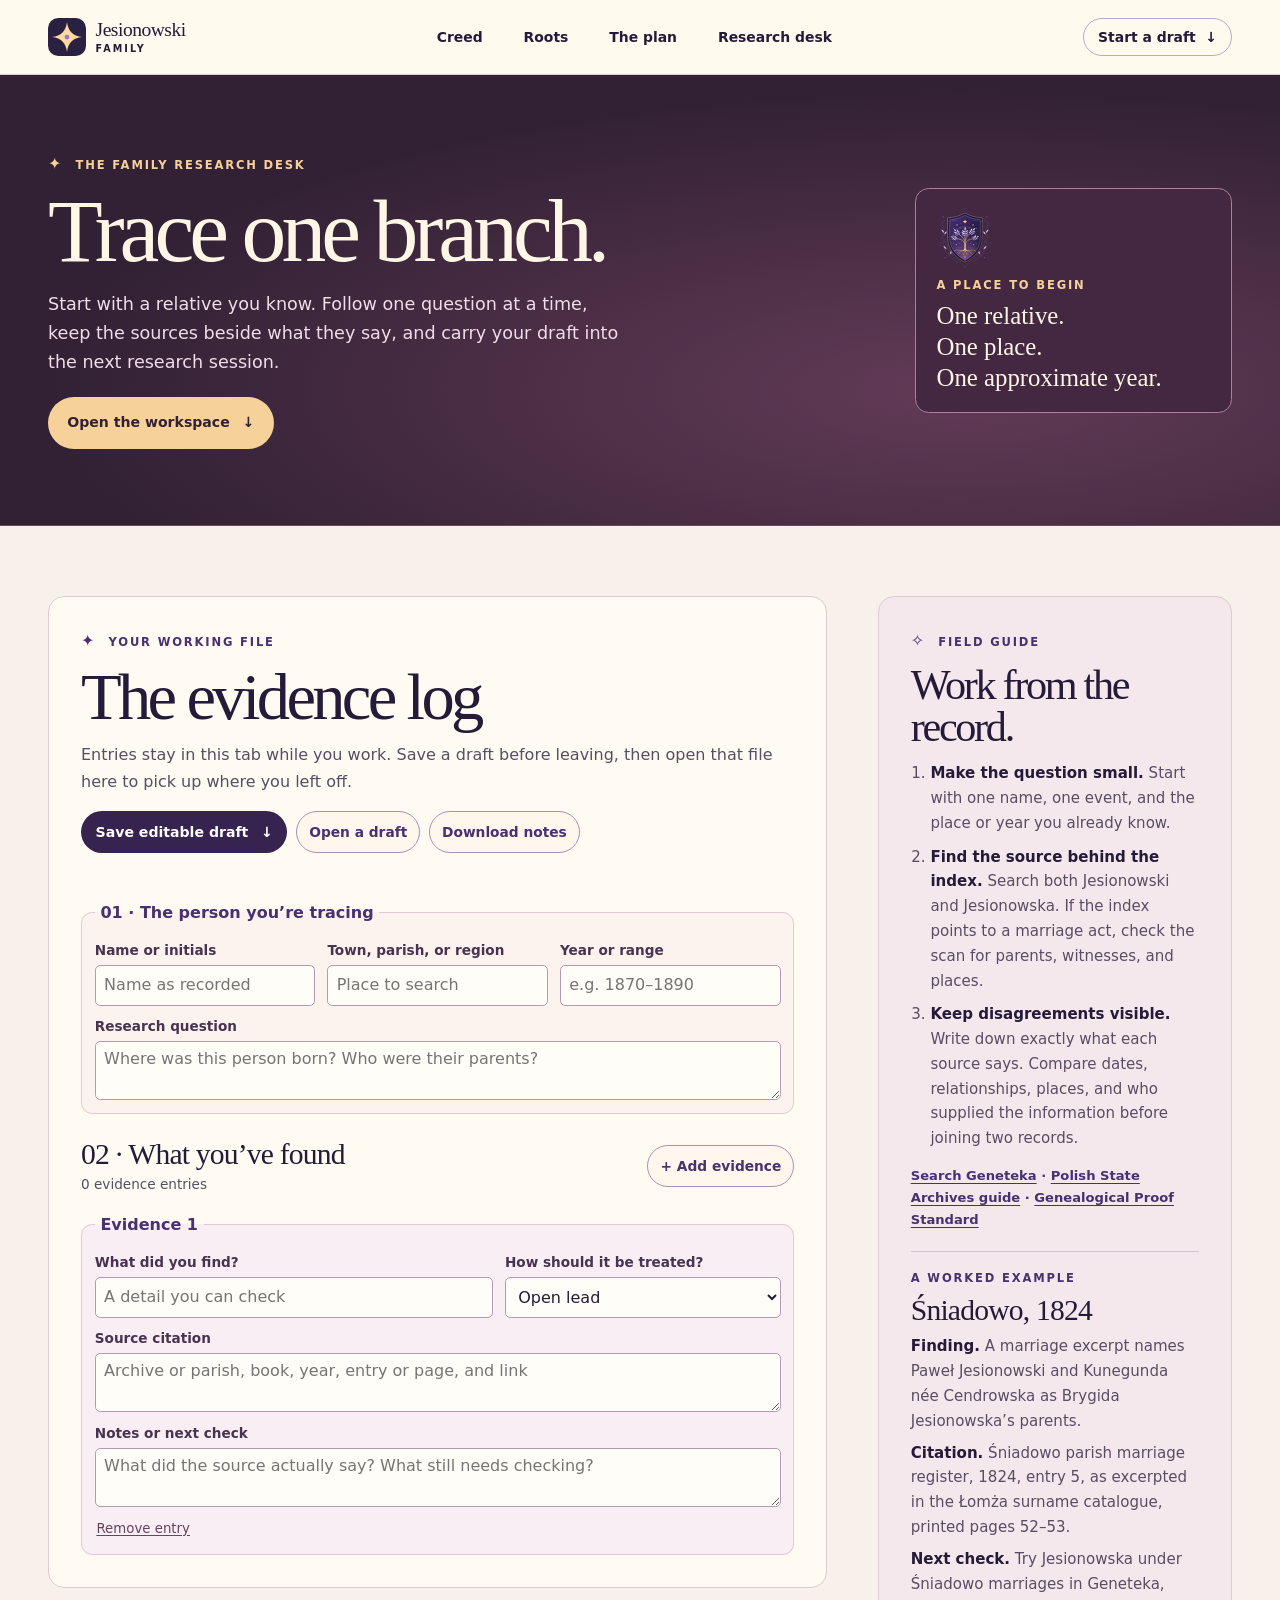
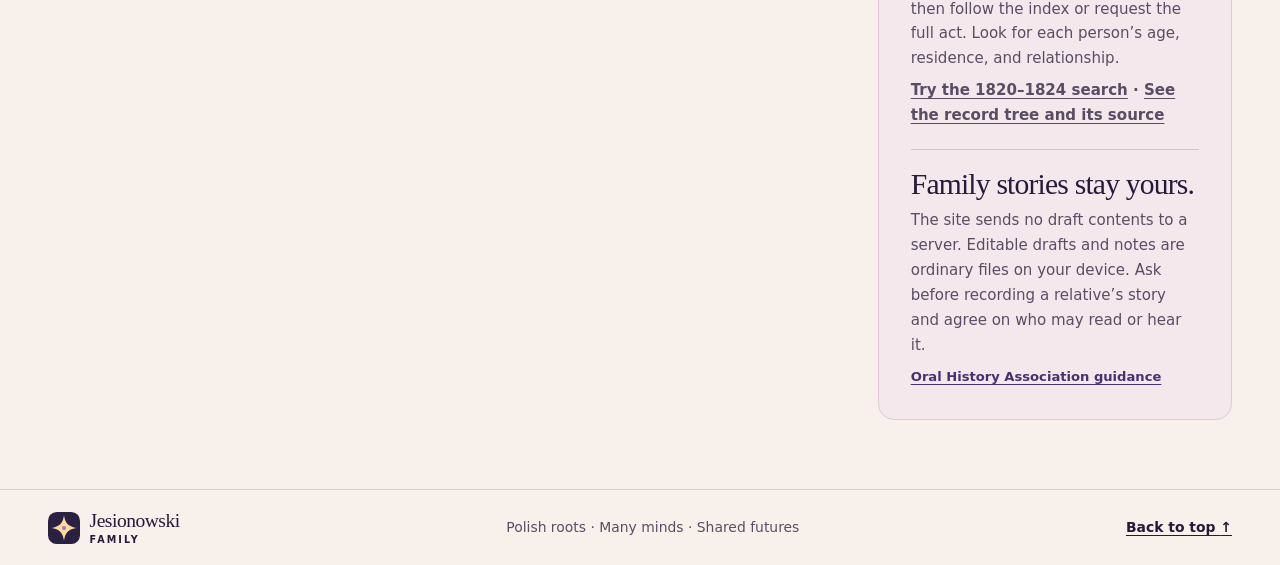
==== research/index.html @ 8e93d53e "Add a private family research desk" ====
<!doctype html>
<html lang="en">
<head>
  <meta charset="utf-8">
  <meta name="viewport" content="width=device-width, initial-scale=1">
  <meta name="description" content="A private family research desk for tracing a Jesionowski branch, comparing records and memories, and saving an editable draft.">
  <meta name="theme-color" content="#322135">
  <title>Family Research Desk · Jesionowski Family</title>
  <link rel="canonical" href="https://jesionowski.org/research/">
  <link rel="icon" href="../assets/mark.svg" type="image/svg+xml">
  <link rel="stylesheet" href="../styles.css">
  <link rel="stylesheet" href="desk.css">
  <script src="desk.js" defer></script>
</head>
<body class="desk">
  <a class="skip-link" href="#main">Skip to content</a>
  <header class="site-header">
    <div class="frame masthead">
      <a class="wordmark" href="../" aria-label="Jesionowski Family home">
        <img src="../assets/mark.svg" width="38" height="38" alt="">
        <span>Jesionowski <small>Family</small></span>
      </a>
      <nav aria-label="Main navigation">
        <a href="../#creed">Creed</a>
        <a href="../roots/">Roots</a>
        <a href="../#plan">The plan</a>
        <a href="./" aria-current="page">Research desk</a>
      </nav>
      <a class="nav-cta" href="#workspace">Start a draft <span aria-hidden="true">↓</span></a>
    </div>
  </header>

  <main id="main">
    <section class="desk-cover" aria-labelledby="desk-title">
      <div class="frame desk-cover-grid">
        <div>
          <p class="eyebrow"><span aria-hidden="true">✦</span> The family research desk</p>
          <h1 id="desk-title">Trace one branch.</h1>
          <p>Start with a relative you know. Follow one question at a time, keep the sources beside what they say, and carry your draft into the next research session.</p>
          <a class="button" href="#workspace">Open the workspace <span aria-hidden="true">↓</span></a>
        </div>
        <aside class="desk-principle" aria-label="Starting points">
          <img src="../assets/crest.svg" width="70" height="76" alt="">
          <p class="eyebrow">A place to begin</p>
          <p>One relative.<br> One place.<br> One approximate year.</p>
        </aside>
      </div>
    </section>

    <section class="frame desk-layout" id="workspace" aria-labelledby="workspace-title">
      <div class="workspace-panel">
        <p class="eyebrow"><span aria-hidden="true">✦</span> Your working file</p>
        <h2 id="workspace-title">The evidence log</h2>
        <p class="workspace-intro">Entries stay in this tab while you work. Save a draft before leaving, then open that file here to pick up where you left off.</p>
        <noscript><p class="desk-alert">Enable JavaScript to use the working file. The research guide below is available on its own.</p></noscript>
        <form id="research-form" autocomplete="off" hidden>
          <div class="desk-toolbar" aria-label="Draft files">
            <button class="button" type="button" id="save-draft">Save editable draft <span aria-hidden="true">↓</span></button>
            <button class="desk-button" type="button" id="open-draft">Open a draft</button>
            <button class="desk-button" type="button" id="download-summary">Download notes</button>
            <input id="draft-file" type="file" accept=".json,application/json" hidden>
          </div>
          <p class="desk-status" id="desk-status" role="status"></p>
          <div class="desk-alert" id="import-review" hidden>
            <p>Opening this file will replace what’s in the desk. Save the current draft first if you want to keep it.</p>
            <div class="desk-toolbar">
              <button class="button" type="button" id="replace-draft">Replace current draft</button>
              <button class="desk-button" type="button" id="cancel-import">Keep current draft</button>
            </div>
          </div>

          <fieldset class="desk-fieldset">
            <legend>01 · The person you’re tracing</legend>
            <div class="anchor-fields">
              <label>Name or initials
                <input type="text" name="anchor" maxlength="140" placeholder="Name as recorded">
              </label>
              <label>Town, parish, or region
                <input type="text" name="place" maxlength="140" placeholder="Place to search">
              </label>
              <label>Year or range
                <input type="text" name="period" maxlength="80" placeholder="e.g. 1870–1890">
              </label>
            </div>
            <label>Research question
              <textarea name="question" maxlength="400" rows="2" placeholder="Where was this person born? Who were their parents?"></textarea>
            </label>
          </fieldset>

          <div class="evidence-heading">
            <div>
              <h3>02 · What you’ve found</h3>
              <p id="evidence-count">No evidence entries yet.</p>
            </div>
            <button class="desk-button" type="button" id="add-evidence"><span aria-hidden="true">+</span> Add evidence</button>
          </div>
          <div id="evidence-list"></div>
          <template id="evidence-template">
            <fieldset class="evidence-card">
              <legend data-evidence-title>Evidence</legend>
              <div class="evidence-fields">
                <label>What did you find?
                  <input type="text" name="statement" maxlength="200" placeholder="A detail you can check">
                </label>
                <label>How should it be treated?
                  <select name="assessment">
                    <option value="lead">Open lead</option>
                    <option value="memory">Family memory</option>
                    <option value="record">Documented in a record</option>
                    <option value="conflict">Conflicting evidence</option>
                  </select>
                </label>
              </div>
              <label>Source citation
                <textarea name="source" maxlength="700" rows="2" placeholder="Archive or parish, book, year, entry or page, and link"></textarea>
              </label>
              <label>Notes or next check
                <textarea name="notes" maxlength="900" rows="2" placeholder="What did the source actually say? What still needs checking?"></textarea>
              </label>
              <button class="remove-evidence" type="button" data-remove-evidence>Remove entry</button>
            </fieldset>
          </template>
        </form>
      </div>

      <aside class="desk-guide" aria-labelledby="guide-title">
        <p class="eyebrow"><span aria-hidden="true">✧</span> Field guide</p>
        <h2 id="guide-title">Work from the record.</h2>
        <ol>
          <li><strong>Make the question small.</strong> Start with one name, one event, and the place or year you already know.</li>
          <li><strong>Find the source behind the index.</strong> Search both <span lang="pl">Jesionowski</span> and <span lang="pl">Jesionowska</span>. If the index points to a marriage act, check the scan for parents, witnesses, and places.</li>
          <li><strong>Keep disagreements visible.</strong> Write down exactly what each source says. Compare dates, relationships, places, and who supplied the information before joining two records.</li>
        </ol>
        <p class="desk-sources"><a href="https://geneteka.genealodzy.pl/index.php?lang=eng">Search Geneteka</a> · <a href="https://archiwa.gov.pl/szukaj/genealogia/">Polish State Archives guide</a> · <a href="https://bcgcertification.org/ethics-standards#genealogical-proof-standard-gps">Genealogical Proof Standard</a></p>

        <div class="desk-example">
          <p class="eyebrow">A worked example</p>
          <h3>Śniadowo, 1824</h3>
          <p><strong>Finding.</strong> A marriage excerpt names Paweł Jesionowski and Kunegunda née Cendrowska as Brygida Jesionowska’s parents.</p>
          <p><strong>Citation.</strong> Śniadowo parish marriage register, 1824, entry 5, as excerpted in the Łomża surname catalogue, printed pages 52–53.</p>
          <p><strong>Next check.</strong> Try Jesionowska under Śniadowo marriages in Geneteka, then follow the index or request the full act. Look for each person’s age, residence, and relationship.</p>
          <p class="desk-sources"><a href="https://geneteka.genealodzy.pl/index.php?lang=eng&amp;op=gt&amp;w=10pl&amp;rid=795&amp;bdm=S&amp;search_lastname=Jesionowska&amp;from_date=1820&amp;to_date=1824&amp;exac=1">Try the 1820–1824 search</a> · <a href="../roots/#record-tree">See the record tree and its source</a></p>
        </div>

        <div class="desk-privacy">
          <h3>Family stories stay yours.</h3>
          <p>The site sends no draft contents to a server. Editable drafts and notes are ordinary files on your device. Ask before recording a relative’s story and agree on who may read or hear it.</p>
          <p class="desk-sources"><a href="https://oralhistory.org/best-practices/">Oral History Association guidance</a></p>
        </div>
      </aside>
    </section>
  </main>

  <footer class="site-footer">
    <div class="frame footer-layout">
      <a class="wordmark" href="../" aria-label="Jesionowski Family home">
        <img src="../assets/mark.svg" width="32" height="32" alt="">
        <span>Jesionowski <small>Family</small></span>
      </a>
      <p>Polish roots · Many minds · Shared futures</p>
      <a href="#main">Back to top <span aria-hidden="true">↑</span></a>
    </div>
  </footer>
</body>
</html>
---- styles.css ----
:root {
  color-scheme: light;
  --ink: #251a38;
  --muted: #594d64;
  --plum: #49306f;
  --cream: #fff9ee;
  --lilac: #f0e8ff;
  --gold: #ffdb9e;
  --line: #d8cbd8;
  --display: Georgia, "Times New Roman", serif;
  --body: "Trebuchet MS", system-ui, sans-serif;
}

*, *::before, *::after { box-sizing: border-box; }
html { scroll-padding-top: 1.25rem; }
body {
  margin: 0;
  background: var(--cream);
  color: var(--ink);
  font: 1rem/1.65 var(--body);
}
img { display: block; max-width: 100%; }
a { color: inherit; text-underline-offset: .22em; }
a:hover { text-decoration-thickness: .14em; }
:focus-visible { outline: 3px solid #a45125; outline-offset: 5px; }
h1, h2, h3, p, figure { margin: 0; }
h1, h2, h3 { font-family: var(--display); font-weight: 400; }
h1, h2 { line-height: .98; letter-spacing: -.055em; }
h1 em, h2 em { font-weight: 400; color: #694097; }
.frame { width: min(100% - 5rem, 74rem); margin-inline: auto; }
.section { padding-block: clamp(4rem, 8vw, 7rem); }

.skip-link {
  position: absolute;
  z-index: 5;
  top: .65rem;
  left: .65rem;
  transform: translateY(-180%);
  padding: .55rem 1rem;
  background: var(--cream);
  border: 2px solid var(--plum);
}
.skip-link:focus { transform: translateY(0); }

.site-header { background: #fff9ee; border-bottom: 1px solid var(--line); }
.masthead, .footer-layout {
  min-height: 4.65rem;
  display: flex;
  align-items: center;
  justify-content: space-between;
  gap: 1.25rem;
}
.wordmark {
  display: inline-flex;
  flex: 0 0 auto;
  align-items: center;
  gap: .6rem;
  color: var(--ink);
  font: 1.22rem/1 var(--display);
  text-decoration: none;
  letter-spacing: -.025em;
}
.wordmark small {
  display: block;
  margin-top: .28rem;
  font: 700 .6rem/1 var(--body);
  text-transform: uppercase;
  letter-spacing: .22em;
}
.masthead nav { display: flex; align-items: center; gap: clamp(1rem, 3.2vw, 2.75rem); }
.masthead nav a, .nav-cta, .site-footer { font-size: .87rem; font-weight: 700; }
.masthead nav a, .nav-cta { text-decoration: none; }
.masthead nav a:hover, .nav-cta:hover { text-decoration: underline; }
.nav-cta { padding: .42rem .88rem; border: 1px solid #baa8cc; border-radius: 99px; white-space: nowrap; }
.nav-cta span { margin-left: .3rem; }

.hero {
  background:
    radial-gradient(ellipse at 84% 36%, #e4d4ff 0%, transparent 47%),
    radial-gradient(ellipse at 54% 80%, #ffdfb9 0%, transparent 52%),
    #f9f1e6;
  border-bottom: 1px solid var(--line);
}
.hero-layout {
  min-height: 35rem;
  display: grid;
  grid-template-columns: minmax(0, 1.12fr) minmax(0, .88fr);
  align-items: center;
  gap: 2rem;
  padding-block: clamp(3.1rem, 6vw, 6.4rem);
}
.eyebrow {
  color: var(--plum);
  font-size: .72rem;
  font-weight: 700;
  line-height: 1.45;
  text-transform: uppercase;
  letter-spacing: .16em;
}
.eyebrow > span { margin-right: .4rem; font-size: 1rem; }
h1 { margin-top: 1.2rem; font-size: clamp(3.25rem, 6.5vw, 6.2rem); }
h1 em { display: inline-block; }
.hero-lede {
  max-width: 34rem;
  margin-top: 1.5rem;
  color: var(--muted);
  font-size: clamp(1rem, 1.65vw, 1.19rem);
}
.actions { display: flex; flex-wrap: wrap; align-items: center; gap: .9rem 1.25rem; margin-top: 1.85rem; }
.button {
  display: inline-flex;
  justify-content: center;
  align-items: center;
  gap: .8rem;
  min-height: 3.25rem;
  padding: .75rem 1.2rem;
  border-radius: 99px;
  color: white;
  background: #372350;
  font-size: .88rem;
  font-weight: 700;
  text-decoration: none;
}
.button:hover { background: #553277; }
.text-link { font-size: .89rem; font-weight: 700; }
.text-link span { margin-left: .2rem; }

.home-bookplate { justify-self: end; width: min(100%, 37rem); }
.home-bookplate a {
  display: block;
  border: 1px solid #8b5e46;
  border-radius: .75rem;
  overflow: hidden;
  background: #3a1731;
  box-shadow: 0 18px 50px #49265c36;
}
.home-bookplate img { width: 100%; height: auto; }
figcaption {
  display: flex;
  flex-wrap: wrap;
  justify-content: center;
  gap: .25rem .75rem;
  margin-top: 1rem;
  color: var(--plum);
  font-size: .64rem;
  font-weight: 700;
  text-transform: uppercase;
  letter-spacing: .12em;
}
figcaption span + span::before { content: "·"; margin-right: .75rem; }

h2 { margin-top: .78rem; font-size: clamp(2.75rem, 5.7vw, 5.2rem); }
.section-heading { max-width: 46rem; }
.section-heading > p:last-child, .section-intro {
  max-width: 35rem;
  margin-top: 1.05rem;
  color: var(--muted);
  font-size: 1.08rem;
}
.creed { background: #fff9ee; }
.creed-grid { display: grid; grid-template-columns: repeat(3, 1fr); gap: 1rem; margin-top: 2.25rem; }
.creed-grid article {
  min-width: 0;
  padding: clamp(1.2rem, 2.5vw, 1.85rem);
  border: 1px solid #e6ced5;
  border-radius: 1.15rem;
  background: #faedf1;
}
.creed-grid article:nth-child(2) { background: #f0e8ff; border-color: #dfd0ed; }
.creed-grid article:nth-child(3) { background: #fff0d9; border-color: #ebd6b5; }
.principle-icon { display: block; margin-bottom: .7rem; color: #6e478f; font-size: 1.65rem; line-height: 1; }
h3 { font-size: clamp(1.45rem, 2.5vw, 1.85rem); line-height: 1.15; letter-spacing: -.027em; }
.creed-grid p, .timeline p:last-child { margin-top: .7rem; color: var(--muted); }

.roots { background: #efe7f9; border-block: 1px solid #ddcdeb; }
.roots-layout { display: grid; grid-template-columns: minmax(0, 1.2fr) minmax(0, .8fr); gap: clamp(1.5rem, 6vw, 5.5rem); align-items: start; }
.root-facts { margin: 1.7rem 0 0; }
.root-facts div { display: grid; grid-template-columns: 5rem 1fr; gap: .85rem; padding-block: 1rem; border-top: 1px solid #cfbedb; }
.root-facts dt { color: var(--plum); font: 1.75rem/1.2 var(--display); letter-spacing: -.05em; }
.root-facts dd { margin: 0; color: var(--muted); font-size: .93rem; }
.root-facts a, .field-notes a { color: #512d74; font-weight: 700; }
.field-notes {
  padding: clamp(1.25rem, 3vw, 2.15rem);
  border: 1px solid #d4bfdc;
  border-radius: 1.25rem;
  background: #fffaf0;
}
.field-notes h3 { margin-top: .7rem; font-size: 2rem; }
.field-notes h3 + p { margin-top: .9rem; color: var(--muted); font-size: .93rem; }
.roots-shortcuts { margin-block: 1rem; padding: 0; list-style: none; }
.roots-shortcuts li { padding-block: .48rem; border-top: 1px solid var(--line); }
.roots-shortcuts a { display: flex; justify-content: space-between; }
.field-notes .button { color: white; }
.crest-note {
  display: flex;
  align-items: center;
  gap: .85rem;
  margin-top: 2rem;
  padding: 1rem 1.2rem;
  border: 1px solid #d4bfdc;
  border-radius: .85rem;
  color: var(--plum);
  font-size: .9rem;
}
.crest-note img { flex: 0 0 auto; width: 3.4rem; height: auto; }
.crest-note a { flex: 0 0 auto; margin-left: auto; font-weight: 700; }

.plan { background: #fff9ee; }
.plan-layout { display: grid; grid-template-columns: minmax(0, .95fr) minmax(0, 1.05fr); gap: clamp(2rem, 7vw, 6rem); }
.plan-label {
  display: inline-block;
  margin-top: 1.2rem;
  padding: .36rem .7rem;
  border: 1px solid #dcbf9d;
  border-radius: 99px;
  color: #684523;
  font-size: .76rem;
  font-weight: 700;
}
.timeline { margin: .2rem 0 0; padding: 0 0 0 1.4rem; border-left: 1px solid #b293c4; list-style: none; }
.timeline li { position: relative; padding-bottom: 1.65rem; }
.timeline li:last-child { padding-bottom: .15rem; }
.timeline li::before {
  position: absolute;
  top: .26rem;
  left: -1.75rem;
  width: .65rem;
  height: .65rem;
  transform: rotate(45deg);
  border: 1px solid #754991;
  background: #eedcfa;
  content: "";
}
.timeline h3 { margin-top: .4rem; }

.contribute { padding-top: 0; }
.invitation {
  position: relative;
  overflow: hidden;
  padding: clamp(2rem, 6vw, 4.25rem) 1.5rem;
  border-radius: 1.5rem;
  background: radial-gradient(ellipse at 50% 0%, #694689 0%, transparent 80%), #301e47;
  color: white;
  text-align: center;
}
.invitation-star { margin-bottom: .75rem; color: var(--gold); font-size: 1.8rem; line-height: 1; }
.invitation .eyebrow { color: #ffdea7; }
.invitation h2 + p { max-width: 36rem; margin: 1rem auto 0; color: #f3e6ff; }
.invitation .button { margin-top: 1.35rem; color: #372350; background: var(--gold); }
.invitation .button:hover { background: #ffedc4; }
.invitation :focus-visible { outline-color: white; }

.site-footer { border-top: 1px solid var(--line); }
.site-footer p { color: var(--muted); font-weight: 400; }

@media (max-width: 57rem) {
  .frame { width: calc(100% - 3rem); }
  .hero-layout { grid-template-columns: minmax(0, 1.16fr) minmax(0, .84fr); gap: 1rem; min-height: auto; }
}

@media (max-width: 42rem) {
  .frame { width: calc(100% - 2rem); }
  .masthead { min-height: 0; flex-wrap: wrap; justify-content: space-between; gap: .65rem; padding-block: .8rem; }
  .masthead nav { order: 1; width: 100%; justify-content: space-between; padding-top: .55rem; border-top: 1px solid var(--line); }
  .masthead nav a { min-height: 2rem; display: inline-flex; align-items: center; }
  .hero-layout, .roots-layout, .plan-layout { grid-template-columns: 1fr; }
  .hero-layout { gap: 2.3rem; }
  .home-bookplate { justify-self: center; }
  .creed-grid { grid-template-columns: 1fr; }
  .crest-note { flex-wrap: wrap; }
  .crest-note a { margin-left: 0; }
  .footer-layout { flex-wrap: wrap; padding-block: 1rem; gap: .7rem 1rem; }
  .footer-layout p { order: 1; width: 100%; }
}

@media (max-width: 24rem) {
  h1 { font-size: 2.85rem; }
  .wordmark { font-size: 1.08rem; }
  .nav-cta { padding-inline: .65rem; }
  .root-facts div { grid-template-columns: 4rem 1fr; gap: .5rem; }
}
---- research/desk.css ----
.desk {
  --desk-plum: #322135;
  --desk-gold: #f7d19a;
  --desk-line: #decbd4;
  --desk-paper: #fffaf2;
  background: #f8f0ea;
}
.desk-cover {
  background: radial-gradient(ellipse at 75% 70%, #633b57 0%, transparent 67%), var(--desk-plum);
  color: #fff6e6;
  border-bottom: 1px solid #68495e;
}
.desk-cover-grid {
  display: grid;
  grid-template-columns: minmax(0, 1.65fr) minmax(0, .65fr);
  gap: clamp(1.5rem, 5vw, 5.25rem);
  align-items: center;
  padding-block: clamp(2.2rem, 6vw, 4.9rem);
}
.desk-cover .eyebrow { color: var(--desk-gold); }
.desk-cover h1 { margin-top: .7rem; font-size: clamp(3.4rem, 7vw, 6.4rem); }
.desk-cover h1 + p { max-width: 36rem; margin-top: 1rem; color: #f1dce9; font-size: 1.1rem; }
.desk-cover .button { margin-top: 1.2rem; background: var(--desk-gold); color: var(--desk-plum); }
.desk-cover .button:hover { background: #ffe8c7; }
.desk-cover :focus-visible { outline-color: #ffdfa9; }
.desk-principle { padding: 1.1rem 1.25rem; border: 1px solid #ac8099; border-radius: .85rem; background: #442841; }
.desk-principle img { margin-bottom: .5rem; width: 3.6rem; height: auto; }
.desk-principle p:last-child { margin-top: .45rem; font: clamp(1.1rem, 2.1vw, 1.55rem)/1.25 var(--display); }

.desk-layout {
  display: grid;
  grid-template-columns: minmax(0, 1.65fr) minmax(0, .75fr);
  gap: clamp(1.2rem, 4vw, 3.15rem);
  align-items: start;
  padding-block: clamp(2rem, 5.4vw, 4.5rem);
}
.workspace-panel, .desk-guide {
  padding: clamp(1rem, 2.8vw, 2rem);
  border: 1px solid var(--desk-line);
  border-radius: 1rem;
  background: var(--desk-paper);
}
.workspace-panel h2 { font-size: clamp(2.55rem, 5.2vw, 4.4rem); }
.workspace-intro { margin-top: .8rem; color: var(--muted); }
.desk-toolbar { display: flex; flex-wrap: wrap; gap: .55rem; align-items: center; }
#research-form > .desk-toolbar { margin-top: 1rem; }
.desk-toolbar .button, .desk-button, .remove-evidence { font-family: var(--body); cursor: pointer; }
.desk-toolbar .button { min-height: 2.65rem; padding: .55rem .85rem; border: 1px solid transparent; }
.desk-button {
  min-height: 2.65rem;
  padding: .47rem .75rem;
  border: 1px solid #ae91b1;
  border-radius: 99px;
  background: #fff7ee;
  color: var(--plum);
  font-size: .86rem;
  font-weight: 700;
}
.desk-button:hover { background: #f1e2f3; }
.desk-button:disabled { cursor: default; opacity: .62; }
.desk-status { min-height: 1.5rem; margin-top: .4rem; color: var(--plum); font-size: .88rem; }
.desk-alert { margin-block: .75rem; padding: .75rem; border: 1px solid #d2ad91; border-radius: .6rem; background: #fff1dd; font-size: .9rem; }
.desk-alert .desk-toolbar { margin-top: .6rem; }
.desk-fieldset, .evidence-card {
  min-width: 0;
  margin: 1rem 0 0;
  padding: .8rem;
  border: 1px solid var(--desk-line);
  border-radius: .7rem;
  background: #fcf3ef;
}
.desk-fieldset legend, .evidence-card legend {
  padding-inline: .35rem;
  color: var(--plum);
  font-weight: 700;
}
.anchor-fields, .evidence-fields { display: grid; gap: .6rem .75rem; }
.anchor-fields { grid-template-columns: repeat(3, minmax(0, 1fr)); }
.evidence-fields { grid-template-columns: minmax(0, 1.3fr) minmax(0, .9fr); }
#research-form label { display: grid; gap: .22rem; min-width: 0; color: #483350; font-size: .85rem; font-weight: 700; }
.desk-fieldset > label, .evidence-card > label { margin-top: .58rem; }
#research-form input[type="text"], #research-form textarea, #research-form select {
  width: 100%;
  min-width: 0;
  min-height: 2.55rem;
  padding: .4rem .52rem;
  border: 1px solid #b49ab2;
  border-radius: .32rem;
  background: #fffdf8;
  color: var(--ink);
  font: 400 1rem/1.4 var(--body);
}
#research-form textarea { resize: vertical; }
.evidence-heading { display: flex; flex-wrap: wrap; justify-content: space-between; align-items: center; gap: .55rem; margin-top: 1.4rem; }
.evidence-heading p { margin-top: .16rem; color: var(--muted); font-size: .85rem; }
.evidence-card { background: #f9eef3; }
.remove-evidence {
  margin-top: .55rem;
  padding: .3rem .1rem;
  border: 0;
  background: none;
  color: #67435d;
  text-decoration: underline;
  text-underline-offset: .17em;
}

.desk-guide { background: #f4e8ed; }
.desk-guide h2 { font-size: clamp(2.2rem, 3.3vw, 3rem); }
.desk-guide ol { margin: .9rem 0; padding-left: 1.23rem; }
.desk-guide li + li { margin-top: .55rem; }
.desk-guide li, .desk-guide h3 + p, .desk-example p:not(.eyebrow) { color: var(--muted); font-size: .94rem; }
.desk-guide strong { color: var(--ink); }
.desk-guide .desk-sources { margin-top: .52rem; color: var(--plum); font-size: .82rem; font-weight: 700; }
.desk-example, .desk-privacy { margin-top: 1.3rem; padding-top: 1.1rem; border-top: 1px solid #d8bfce; }
.desk-example h3 { margin-top: .4rem; }
.desk-example p:not(.eyebrow), .desk-privacy h3 + p { margin-top: .45rem; }

@media (max-width: 58rem) {
  .anchor-fields { grid-template-columns: 1fr; }
}
@media (max-width: 45rem) {
  .desk-layout { grid-template-columns: 1fr; }
  .desk-cover-grid { grid-template-columns: 1fr; gap: 1.1rem; }
  .desk-principle { display: grid; grid-template-columns: 3.1rem 1fr; gap: .2rem .75rem; align-items: center; }
  .desk-principle img { grid-row: 1 / 3; width: 3.1rem; margin: 0; }
  .desk-principle p:last-child { margin-top: 0; }
  .desk-principle br { display: none; }
}
@media (max-width: 30rem) {
  .evidence-fields { grid-template-columns: 1fr; }
}
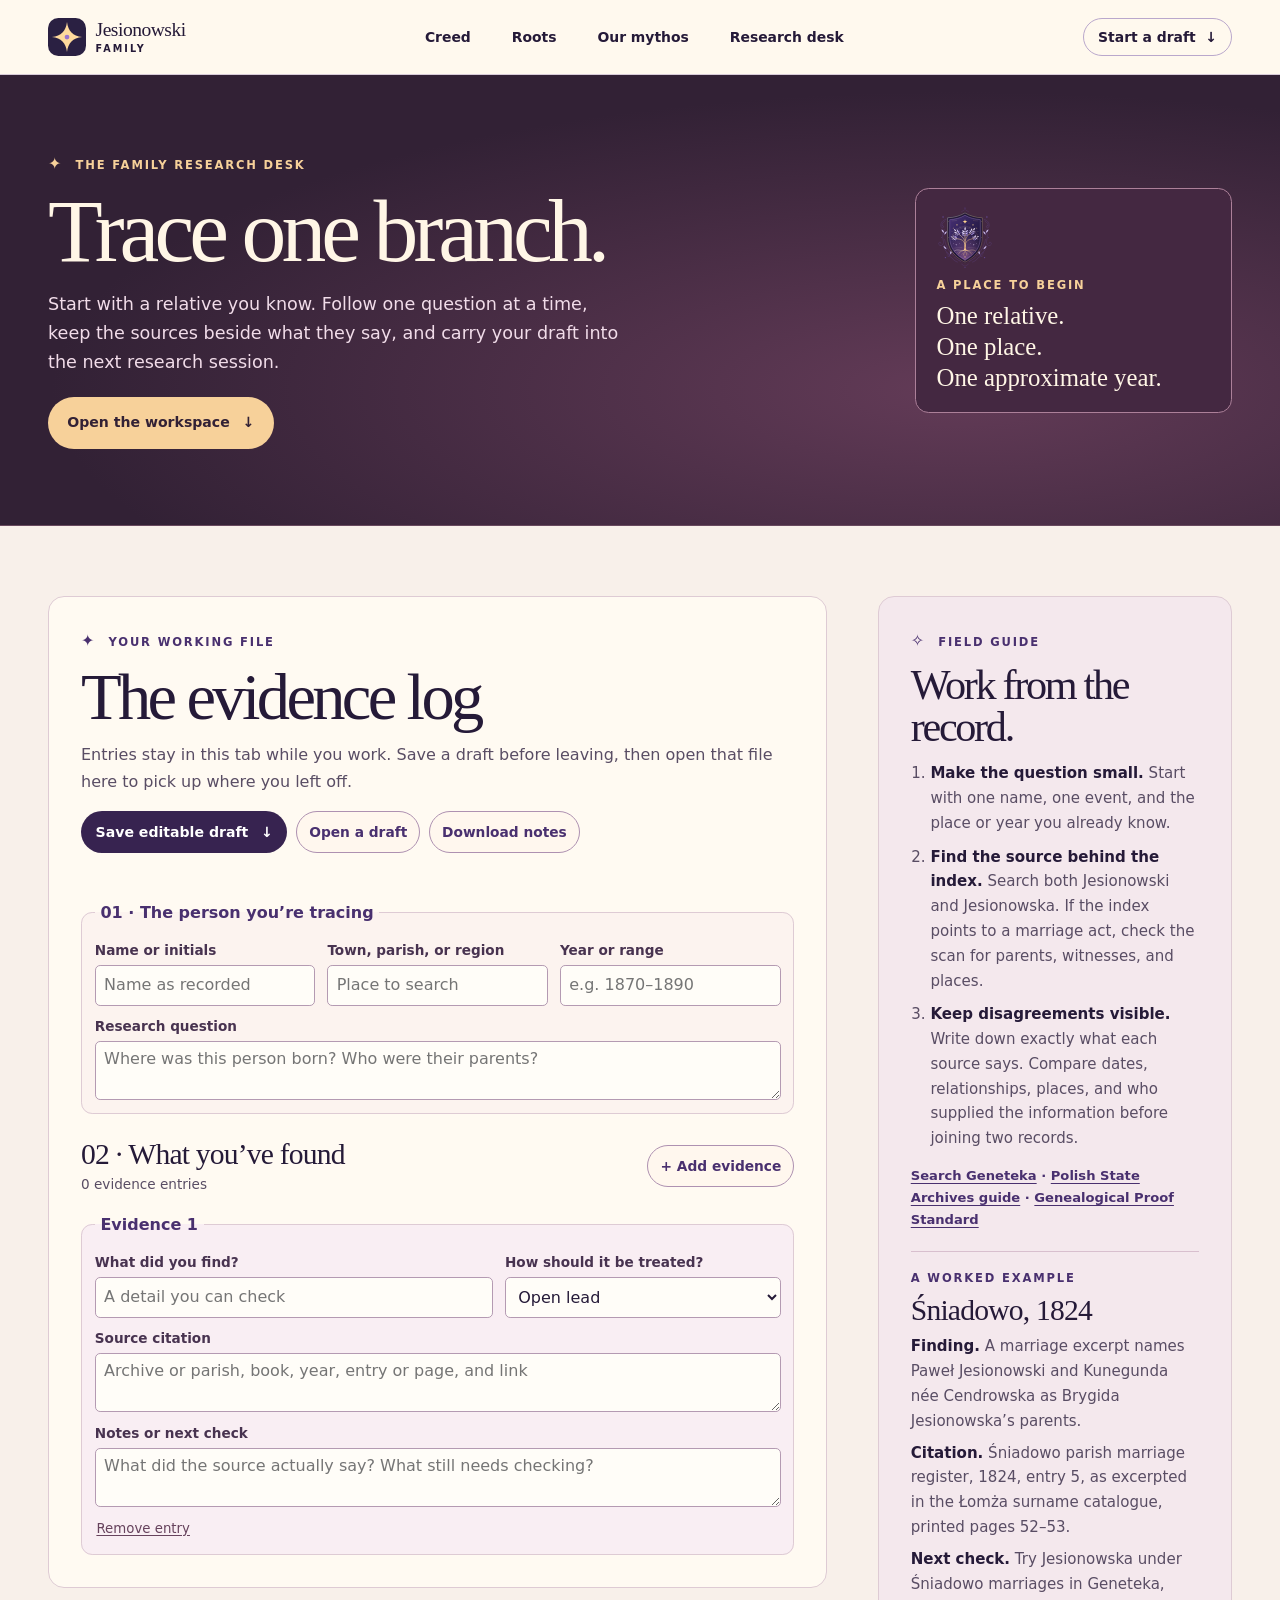
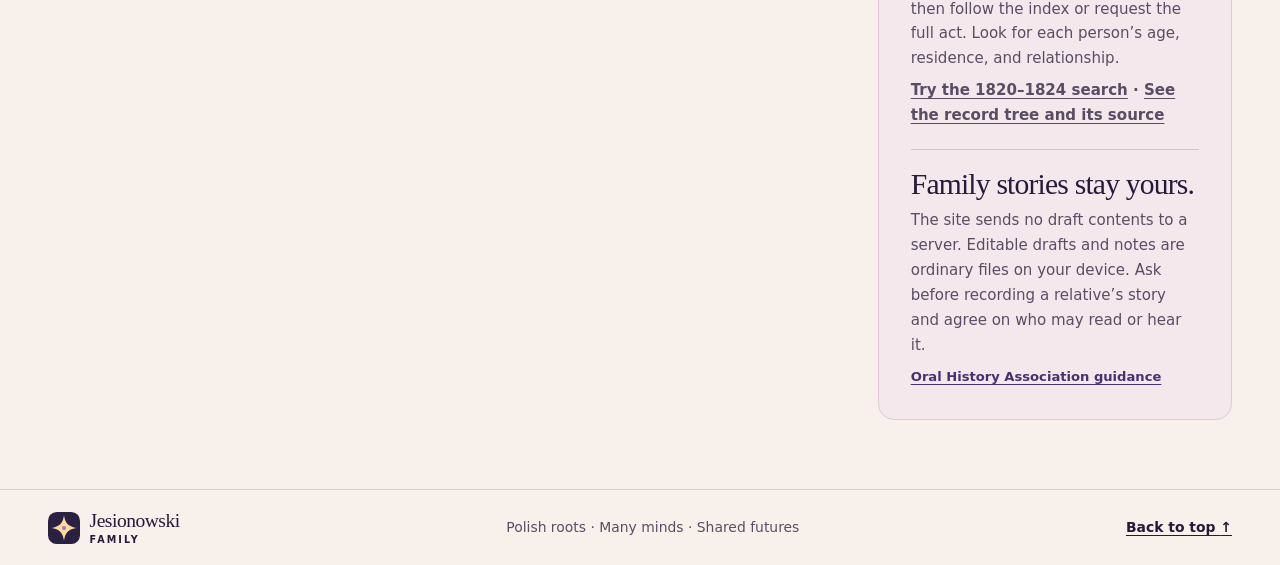
==== commit c893d400: "Center the family mythos and harden page security" ====
--- a/research/index.html
+++ b/research/index.html
@@ -1,12 +1,23 @@
 <!doctype html>
-<html lang="en">
+<html lang="en" prefix="og: https://ogp.me/ns#">
 <head>
   <meta charset="utf-8">
+  <meta http-equiv="Content-Security-Policy" content="default-src 'none'; script-src 'self'; style-src 'self'; img-src 'self'; connect-src 'none'; worker-src 'none'; base-uri 'none'; form-action 'none'">
+  <meta name="referrer" content="no-referrer">
   <meta name="viewport" content="width=device-width, initial-scale=1">
   <meta name="description" content="A private family research desk for tracing a Jesionowski branch, comparing records and memories, and saving an editable draft.">
   <meta name="theme-color" content="#322135">
   <title>Family Research Desk · Jesionowski Family</title>
   <link rel="canonical" href="https://jesionowski.org/research/">
+  <meta property="og:type" content="website">
+  <meta property="og:title" content="Family Research Desk · Jesionowski Family">
+  <meta property="og:description" content="A private family research desk for tracing a Jesionowski branch, comparing records and memories, and saving an editable draft.">
+  <meta property="og:url" content="https://jesionowski.org/research/">
+  <meta property="og:image" content="https://jesionowski.org/assets/jesionowski-bookplate.jpg">
+  <meta property="og:image:type" content="image/jpeg">
+  <meta property="og:image:width" content="1536">
+  <meta property="og:image:height" content="1024">
+  <meta property="og:image:alt" content="A golden ash tree, sunrise, and the name JESIONOWSKI on a deep plum bookplate.">
   <link rel="icon" href="../assets/mark.svg" type="image/svg+xml">
   <link rel="stylesheet" href="../styles.css">
   <link rel="stylesheet" href="desk.css">
@@ -23,7 +34,7 @@
       <nav aria-label="Main navigation">
         <a href="../#creed">Creed</a>
         <a href="../roots/">Roots</a>
-        <a href="../#plan">The plan</a>
+        <a href="../#mythos">Our mythos</a>
         <a href="./" aria-current="page">Research desk</a>
       </nav>
       <a class="nav-cta" href="#workspace">Start a draft <span aria-hidden="true">↓</span></a>
--- a/styles.css
+++ b/styles.css
@@ -157,6 +157,48 @@
   color: var(--muted);
   font-size: 1.08rem;
 }
+.mythos {
+  border-bottom: 1px solid #decbd7;
+  background: radial-gradient(ellipse at 88% 22%, #ffedc9 0%, transparent 49%), #f4eaf1;
+}
+.mythos-layout {
+  display: grid;
+  grid-template-columns: minmax(0, 1.06fr) minmax(0, .94fr);
+  align-items: center;
+  gap: clamp(1.45rem, 5.7vw, 5rem);
+}
+.mythos-note { max-width: 36rem; margin-top: .65rem; color: var(--muted); }
+.mythos-art img {
+  width: 100%;
+  height: auto;
+  border: 1px solid #c6a794;
+  border-radius: .85rem;
+  box-shadow: 0 12px 32px #49265c22;
+}
+.mythos-art figcaption { text-align: center; }
+.mythos-parts {
+  display: grid;
+  grid-template-columns: repeat(3, minmax(0, 1fr));
+  gap: .8rem;
+  margin: 1.65rem 0 0;
+}
+.mythos-parts div {
+  padding: 1rem 1.15rem;
+  border: 1px solid #deccd8;
+  border-radius: .75rem;
+  background: #fff8ef;
+}
+.mythos-parts dt { font: 1.45rem/1.18 var(--display); }
+.mythos-parts dt span {
+  display: block;
+  margin-bottom: .32rem;
+  color: var(--plum);
+  font: 700 .68rem/1.35 var(--body);
+  letter-spacing: .13em;
+  text-transform: uppercase;
+}
+.mythos-parts dd { margin: .42rem 0 0; color: var(--muted); font-size: .92rem; }
+
 .creed { background: #fff9ee; }
 .creed-grid { display: grid; grid-template-columns: repeat(3, 1fr); gap: 1rem; margin-top: 2.25rem; }
 .creed-grid article {
@@ -170,7 +212,7 @@
 .creed-grid article:nth-child(3) { background: #fff0d9; border-color: #ebd6b5; }
 .principle-icon { display: block; margin-bottom: .7rem; color: #6e478f; font-size: 1.65rem; line-height: 1; }
 h3 { font-size: clamp(1.45rem, 2.5vw, 1.85rem); line-height: 1.15; letter-spacing: -.027em; }
-.creed-grid p, .timeline p:last-child { margin-top: .7rem; color: var(--muted); }
+.creed-grid p { margin-top: .7rem; color: var(--muted); }
 
 .roots { background: #efe7f9; border-block: 1px solid #ddcdeb; }
 .roots-layout { display: grid; grid-template-columns: minmax(0, 1.2fr) minmax(0, .8fr); gap: clamp(1.5rem, 6vw, 5.5rem); align-items: start; }
@@ -205,35 +247,7 @@
 .crest-note img { flex: 0 0 auto; width: 3.4rem; height: auto; }
 .crest-note a { flex: 0 0 auto; margin-left: auto; font-weight: 700; }
 
-.plan { background: #fff9ee; }
-.plan-layout { display: grid; grid-template-columns: minmax(0, .95fr) minmax(0, 1.05fr); gap: clamp(2rem, 7vw, 6rem); }
-.plan-label {
-  display: inline-block;
-  margin-top: 1.2rem;
-  padding: .36rem .7rem;
-  border: 1px solid #dcbf9d;
-  border-radius: 99px;
-  color: #684523;
-  font-size: .76rem;
-  font-weight: 700;
-}
-.timeline { margin: .2rem 0 0; padding: 0 0 0 1.4rem; border-left: 1px solid #b293c4; list-style: none; }
-.timeline li { position: relative; padding-bottom: 1.65rem; }
-.timeline li:last-child { padding-bottom: .15rem; }
-.timeline li::before {
-  position: absolute;
-  top: .26rem;
-  left: -1.75rem;
-  width: .65rem;
-  height: .65rem;
-  transform: rotate(45deg);
-  border: 1px solid #754991;
-  background: #eedcfa;
-  content: "";
-}
-.timeline h3 { margin-top: .4rem; }
-
-.contribute { padding-top: 0; }
+.contribute { padding-top: clamp(3rem, 6vw, 5rem); }
 .invitation {
   position: relative;
   overflow: hidden;
@@ -263,10 +277,10 @@
   .masthead { min-height: 0; flex-wrap: wrap; justify-content: space-between; gap: .65rem; padding-block: .8rem; }
   .masthead nav { order: 1; width: 100%; justify-content: space-between; padding-top: .55rem; border-top: 1px solid var(--line); }
   .masthead nav a { min-height: 2rem; display: inline-flex; align-items: center; }
-  .hero-layout, .roots-layout, .plan-layout { grid-template-columns: 1fr; }
+  .hero-layout, .roots-layout, .mythos-layout { grid-template-columns: 1fr; }
   .hero-layout { gap: 2.3rem; }
   .home-bookplate { justify-self: center; }
-  .creed-grid { grid-template-columns: 1fr; }
+  .creed-grid, .mythos-parts { grid-template-columns: 1fr; }
   .crest-note { flex-wrap: wrap; }
   .crest-note a { margin-left: 0; }
   .footer-layout { flex-wrap: wrap; padding-block: 1rem; gap: .7rem 1rem; }
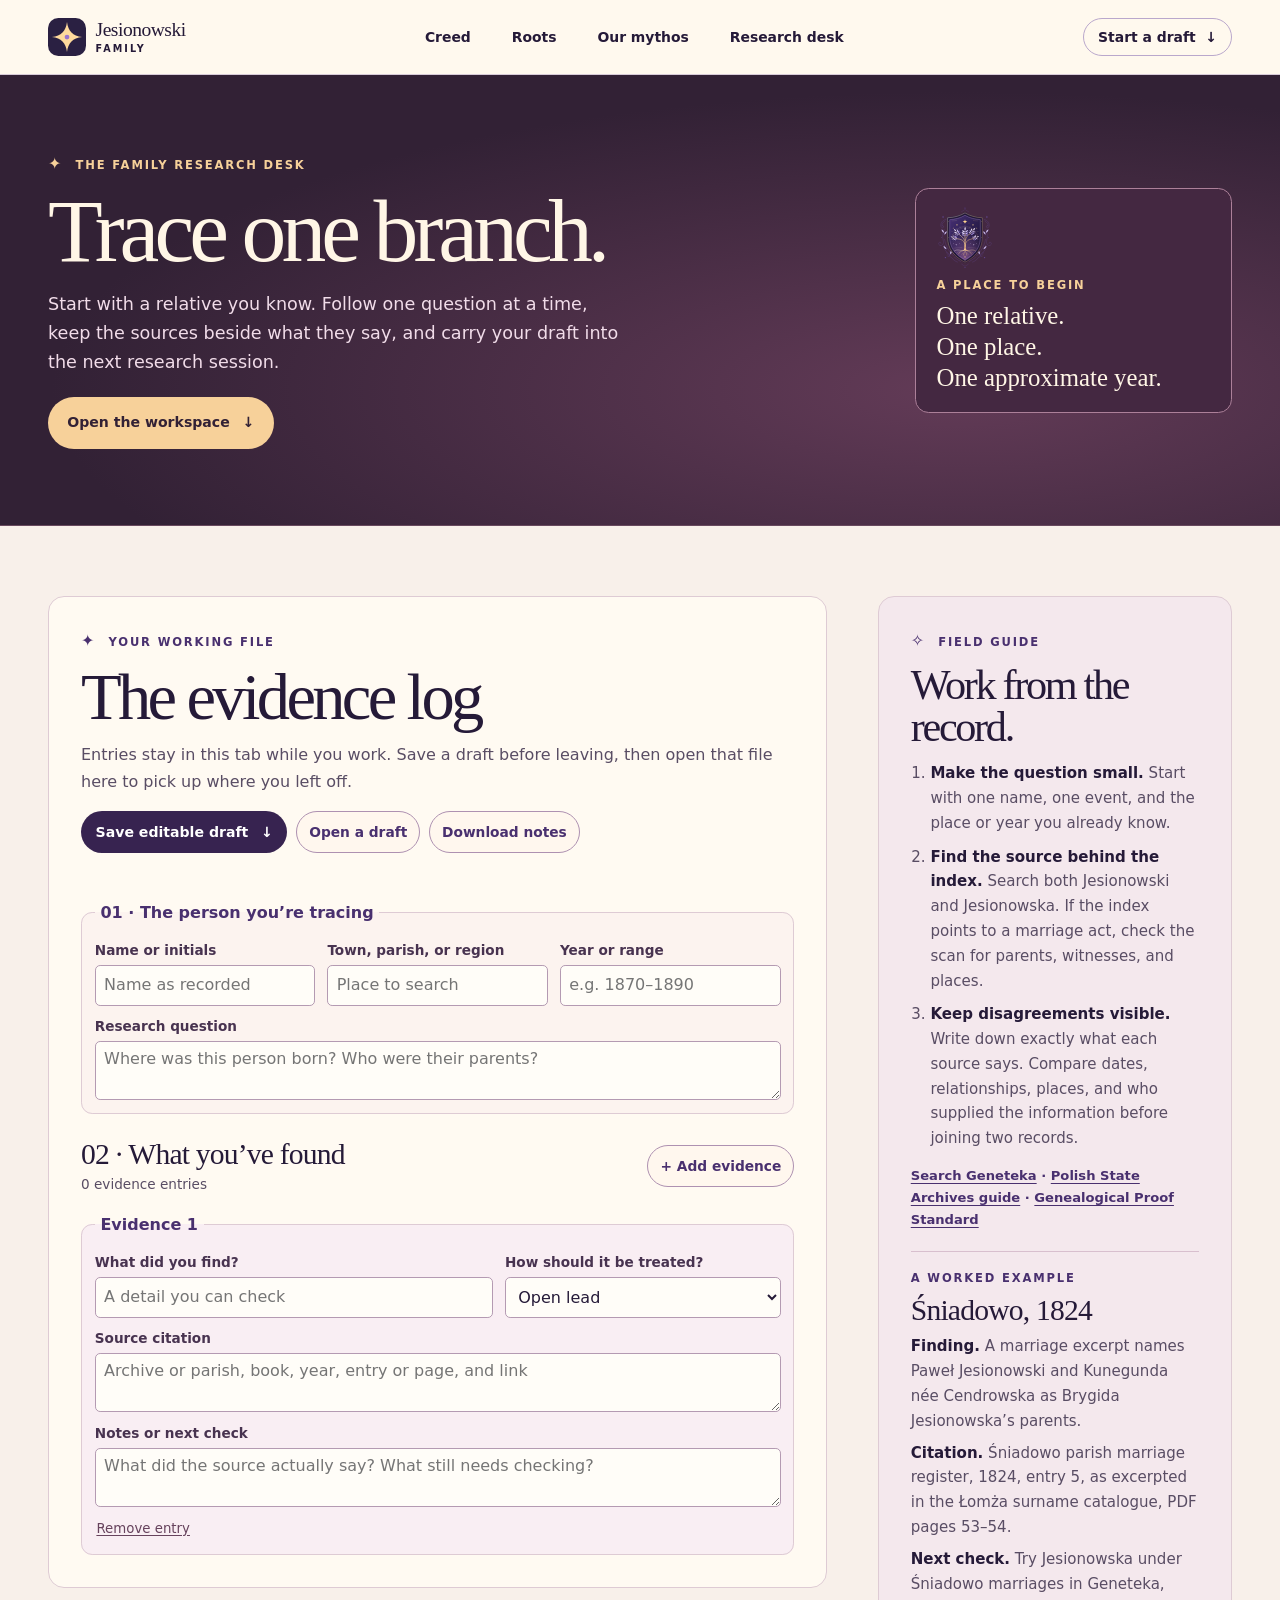
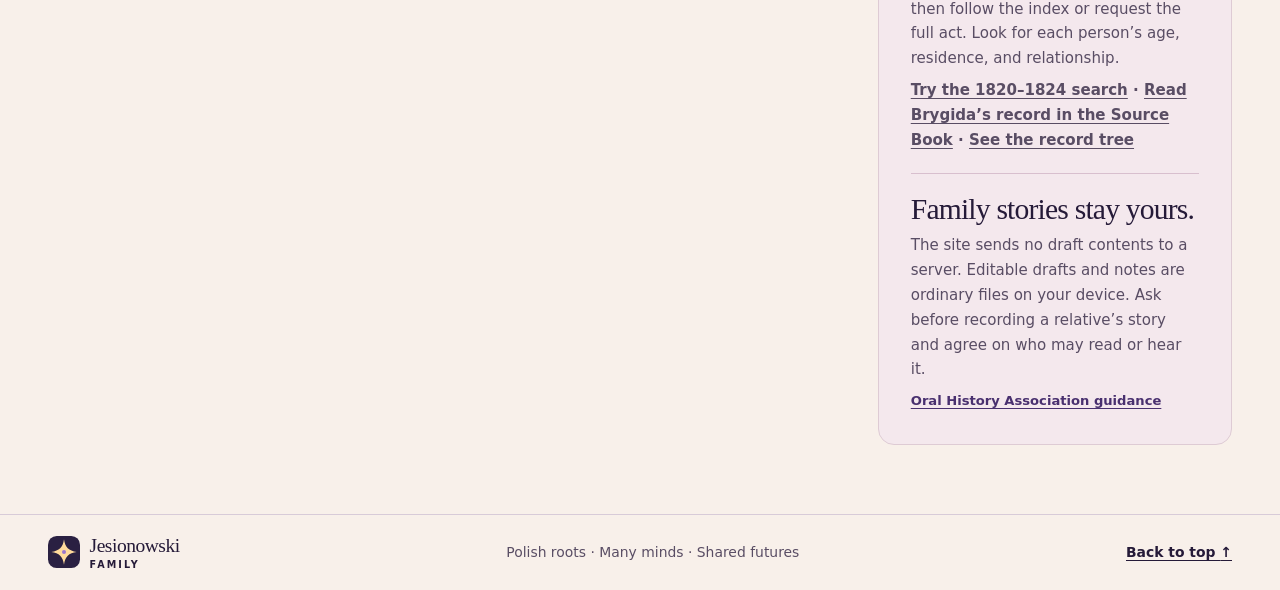
==== commit c23655c2: "Publish a Source Book for Jesionowski historical records" ====
--- a/research/index.html
+++ b/research/index.html
@@ -148,9 +148,9 @@
           <p class="eyebrow">A worked example</p>
           <h3>Śniadowo, 1824</h3>
           <p><strong>Finding.</strong> A marriage excerpt names Paweł Jesionowski and Kunegunda née Cendrowska as Brygida Jesionowska’s parents.</p>
-          <p><strong>Citation.</strong> Śniadowo parish marriage register, 1824, entry 5, as excerpted in the Łomża surname catalogue, printed pages 52–53.</p>
+          <p><strong>Citation.</strong> Śniadowo parish marriage register, 1824, entry 5, as excerpted in the Łomża surname catalogue, PDF pages 53–54.</p>
           <p><strong>Next check.</strong> Try Jesionowska under Śniadowo marriages in Geneteka, then follow the index or request the full act. Look for each person’s age, residence, and relationship.</p>
-          <p class="desk-sources"><a href="https://geneteka.genealodzy.pl/index.php?lang=eng&amp;op=gt&amp;w=10pl&amp;rid=795&amp;bdm=S&amp;search_lastname=Jesionowska&amp;from_date=1820&amp;to_date=1824&amp;exac=1">Try the 1820–1824 search</a> · <a href="../roots/#record-tree">See the record tree and its source</a></p>
+          <p class="desk-sources"><a href="https://geneteka.genealodzy.pl/index.php?lang=eng&amp;op=gt&amp;w=10pl&amp;rid=795&amp;bdm=S&amp;search_lastname=Jesionowska&amp;from_date=1820&amp;to_date=1824&amp;exac=1">Try the 1820–1824 search</a> · <a href="../sources/sniadowo-1824/">Read Brygida’s record in the Source Book</a> · <a href="../roots/#record-tree">See the record tree</a></p>
         </div>
 
         <div class="desk-privacy">
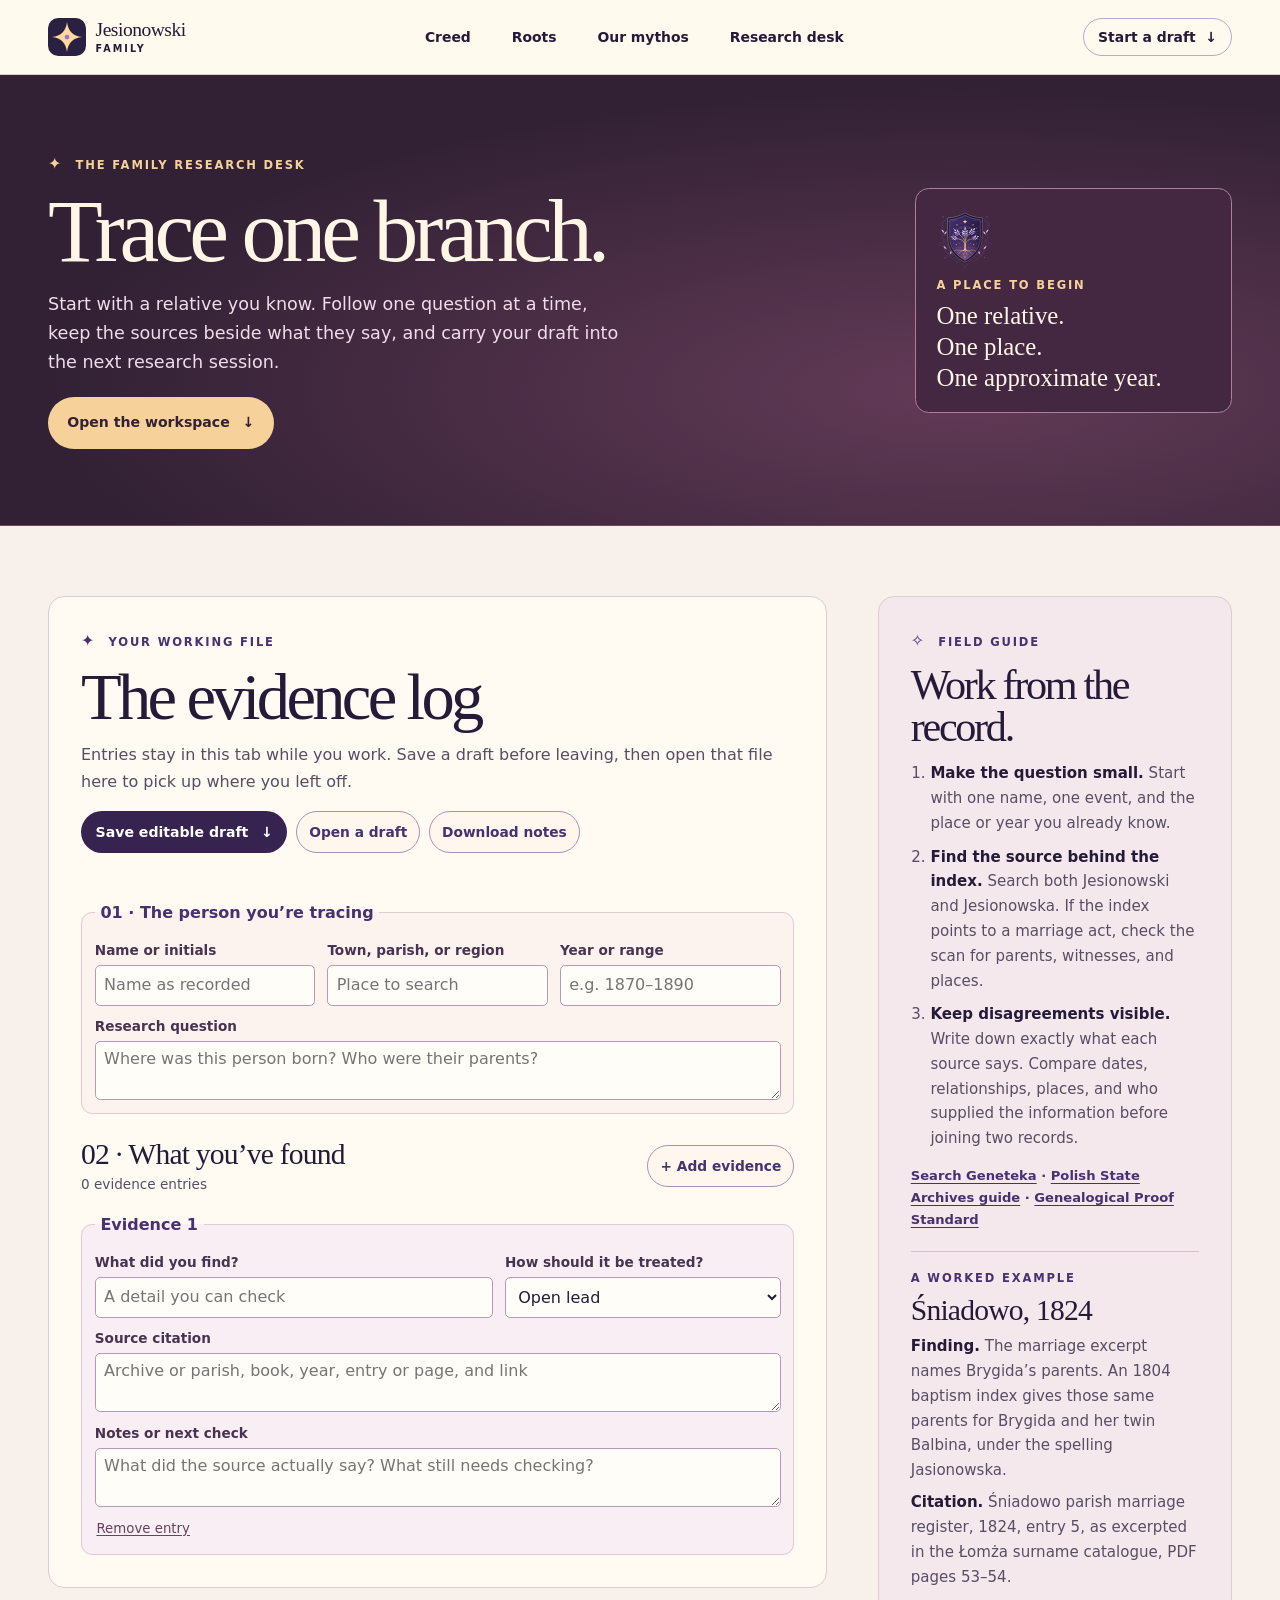
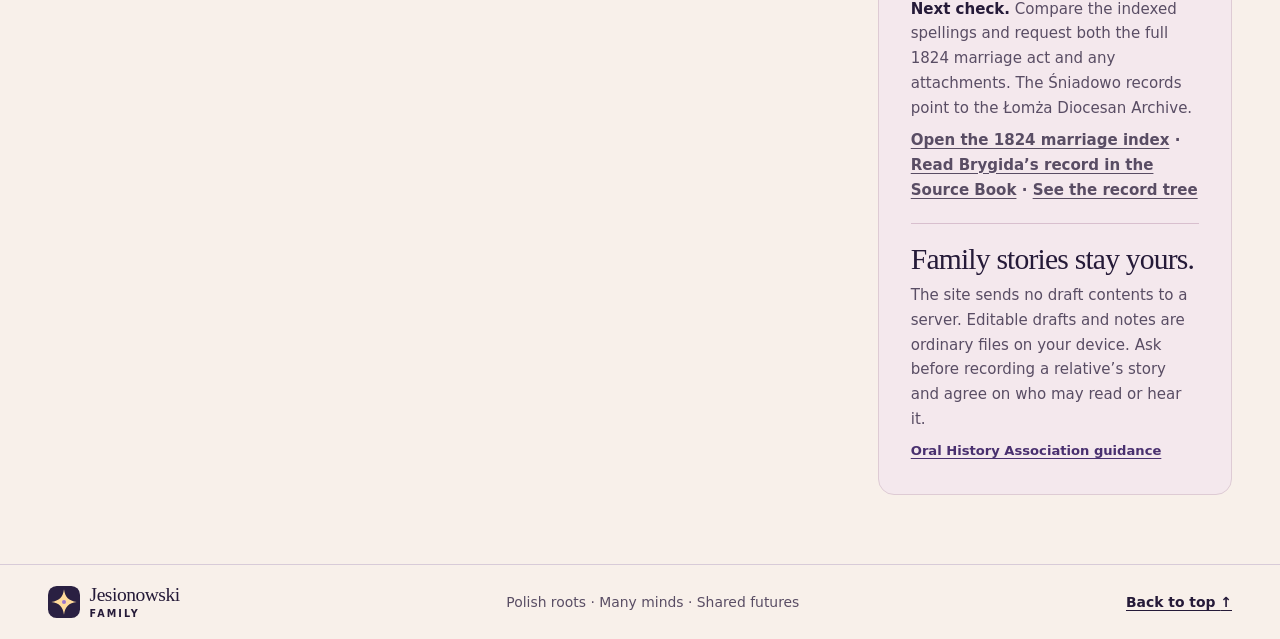
==== commit 34d52919: "Trace the two Śniadowo families across parish records" ====
--- a/research/index.html
+++ b/research/index.html
@@ -147,10 +147,10 @@
         <div class="desk-example">
           <p class="eyebrow">A worked example</p>
           <h3>Śniadowo, 1824</h3>
-          <p><strong>Finding.</strong> A marriage excerpt names Paweł Jesionowski and Kunegunda née Cendrowska as Brygida Jesionowska’s parents.</p>
+          <p><strong>Finding.</strong> The marriage excerpt names Brygida’s parents. An 1804 baptism index gives those same parents for Brygida and her twin Balbina, under the spelling Jasionowska.</p>
           <p><strong>Citation.</strong> Śniadowo parish marriage register, 1824, entry 5, as excerpted in the Łomża surname catalogue, PDF pages 53–54.</p>
-          <p><strong>Next check.</strong> Try Jesionowska under Śniadowo marriages in Geneteka, then follow the index or request the full act. Look for each person’s age, residence, and relationship.</p>
-          <p class="desk-sources"><a href="https://geneteka.genealodzy.pl/index.php?lang=eng&amp;op=gt&amp;w=10pl&amp;rid=795&amp;bdm=S&amp;search_lastname=Jesionowska&amp;from_date=1820&amp;to_date=1824&amp;exac=1">Try the 1820–1824 search</a> · <a href="../sources/sniadowo-1824/">Read Brygida’s record in the Source Book</a> · <a href="../roots/#record-tree">See the record tree</a></p>
+          <p><strong>Next check.</strong> Compare the indexed spellings and request both the full 1824 marriage act and any attachments. The Śniadowo records point to the Łomża Diocesan Archive.</p>
+          <p class="desk-sources"><a href="https://geneteka.genealodzy.pl/index.php?lang=eng&amp;op=gt&amp;w=10pl&amp;rid=795&amp;bdm=S&amp;search_lastname=Jasionowska&amp;from_date=1824&amp;to_date=1824&amp;search_name=Brygida">Open the 1824 marriage index</a> · <a href="../sources/sniadowo-1824/">Read Brygida’s record in the Source Book</a> · <a href="../roots/#record-tree">See the record tree</a></p>
         </div>
 
         <div class="desk-privacy">
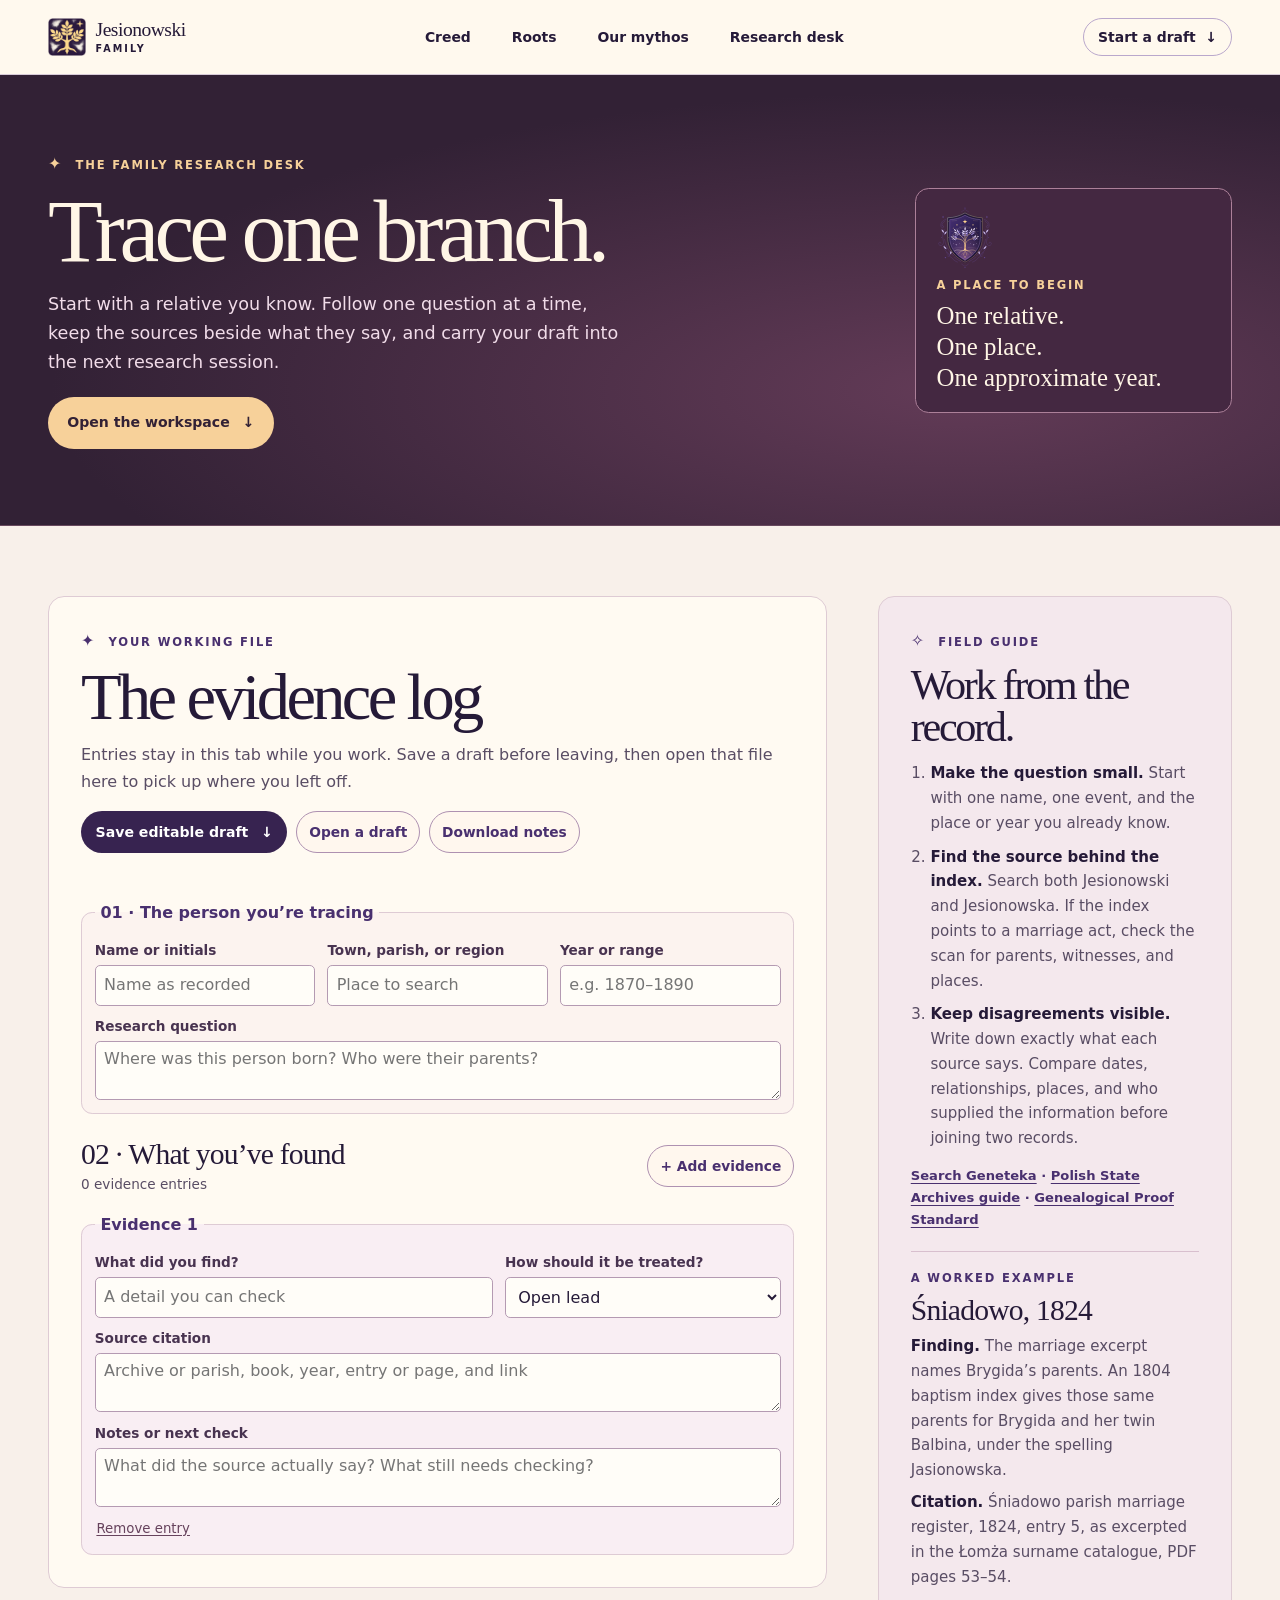
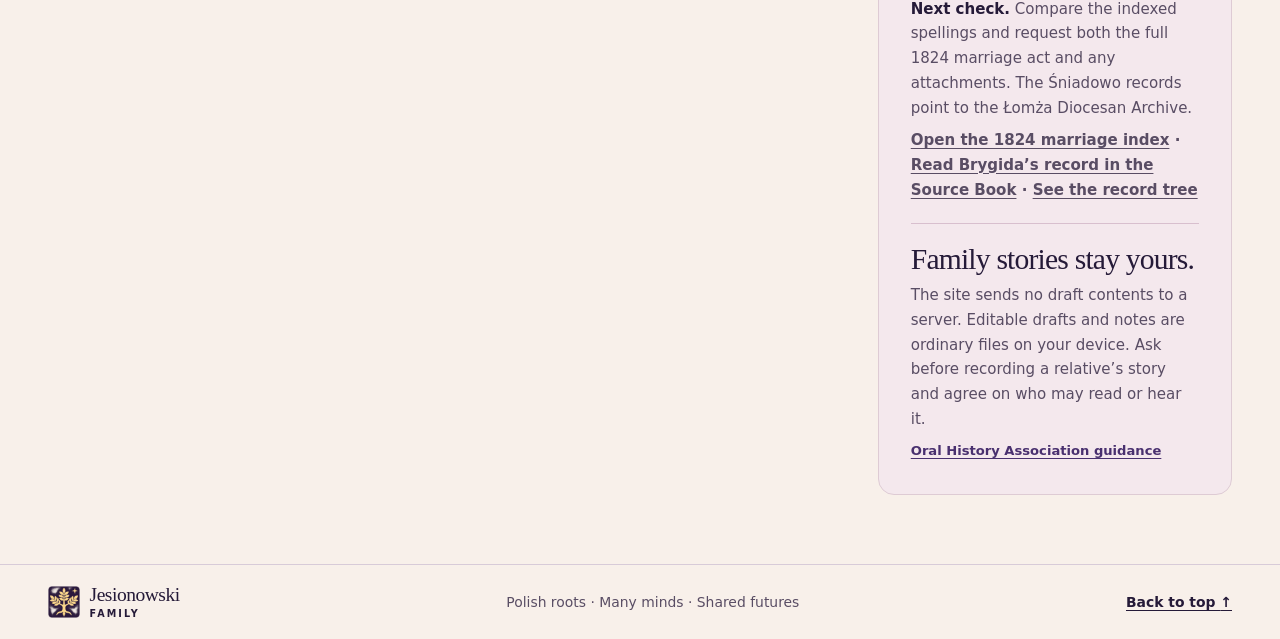
==== commit 4d5b4713: "Publish family timeline and custom ash tree mark" ====
--- a/research/index.html
+++ b/research/index.html
@@ -18,7 +18,7 @@
   <meta property="og:image:width" content="1536">
   <meta property="og:image:height" content="1024">
   <meta property="og:image:alt" content="A golden ash tree, sunrise, and the name JESIONOWSKI on a deep plum bookplate.">
-  <link rel="icon" href="../assets/mark.svg" type="image/svg+xml">
+  <link rel="icon" href="../assets/ash-tree-mark.png" type="image/png">
   <link rel="stylesheet" href="../styles.css">
   <link rel="stylesheet" href="desk.css">
   <script src="desk.js" defer></script>
@@ -28,7 +28,7 @@
   <header class="site-header">
     <div class="frame masthead">
       <a class="wordmark" href="../" aria-label="Jesionowski Family home">
-        <img src="../assets/mark.svg" width="38" height="38" alt="">
+        <img src="../assets/ash-tree-mark.png" width="38" height="38" alt="">
         <span>Jesionowski <small>Family</small></span>
       </a>
       <nav aria-label="Main navigation">
@@ -165,7 +165,7 @@
   <footer class="site-footer">
     <div class="frame footer-layout">
       <a class="wordmark" href="../" aria-label="Jesionowski Family home">
-        <img src="../assets/mark.svg" width="32" height="32" alt="">
+        <img src="../assets/ash-tree-mark.png" width="32" height="32" alt="">
         <span>Jesionowski <small>Family</small></span>
       </a>
       <p>Polish roots · Many minds · Shared futures</p>
--- a/styles.css
+++ b/styles.css
@@ -106,6 +106,7 @@
   color: var(--muted);
   font-size: clamp(1rem, 1.65vw, 1.19rem);
 }
+.hero-lede + .hero-lede { margin-top: .85rem; }
 .actions { display: flex; flex-wrap: wrap; align-items: center; gap: .9rem 1.25rem; margin-top: 1.85rem; }
 .button {
   display: inline-flex;
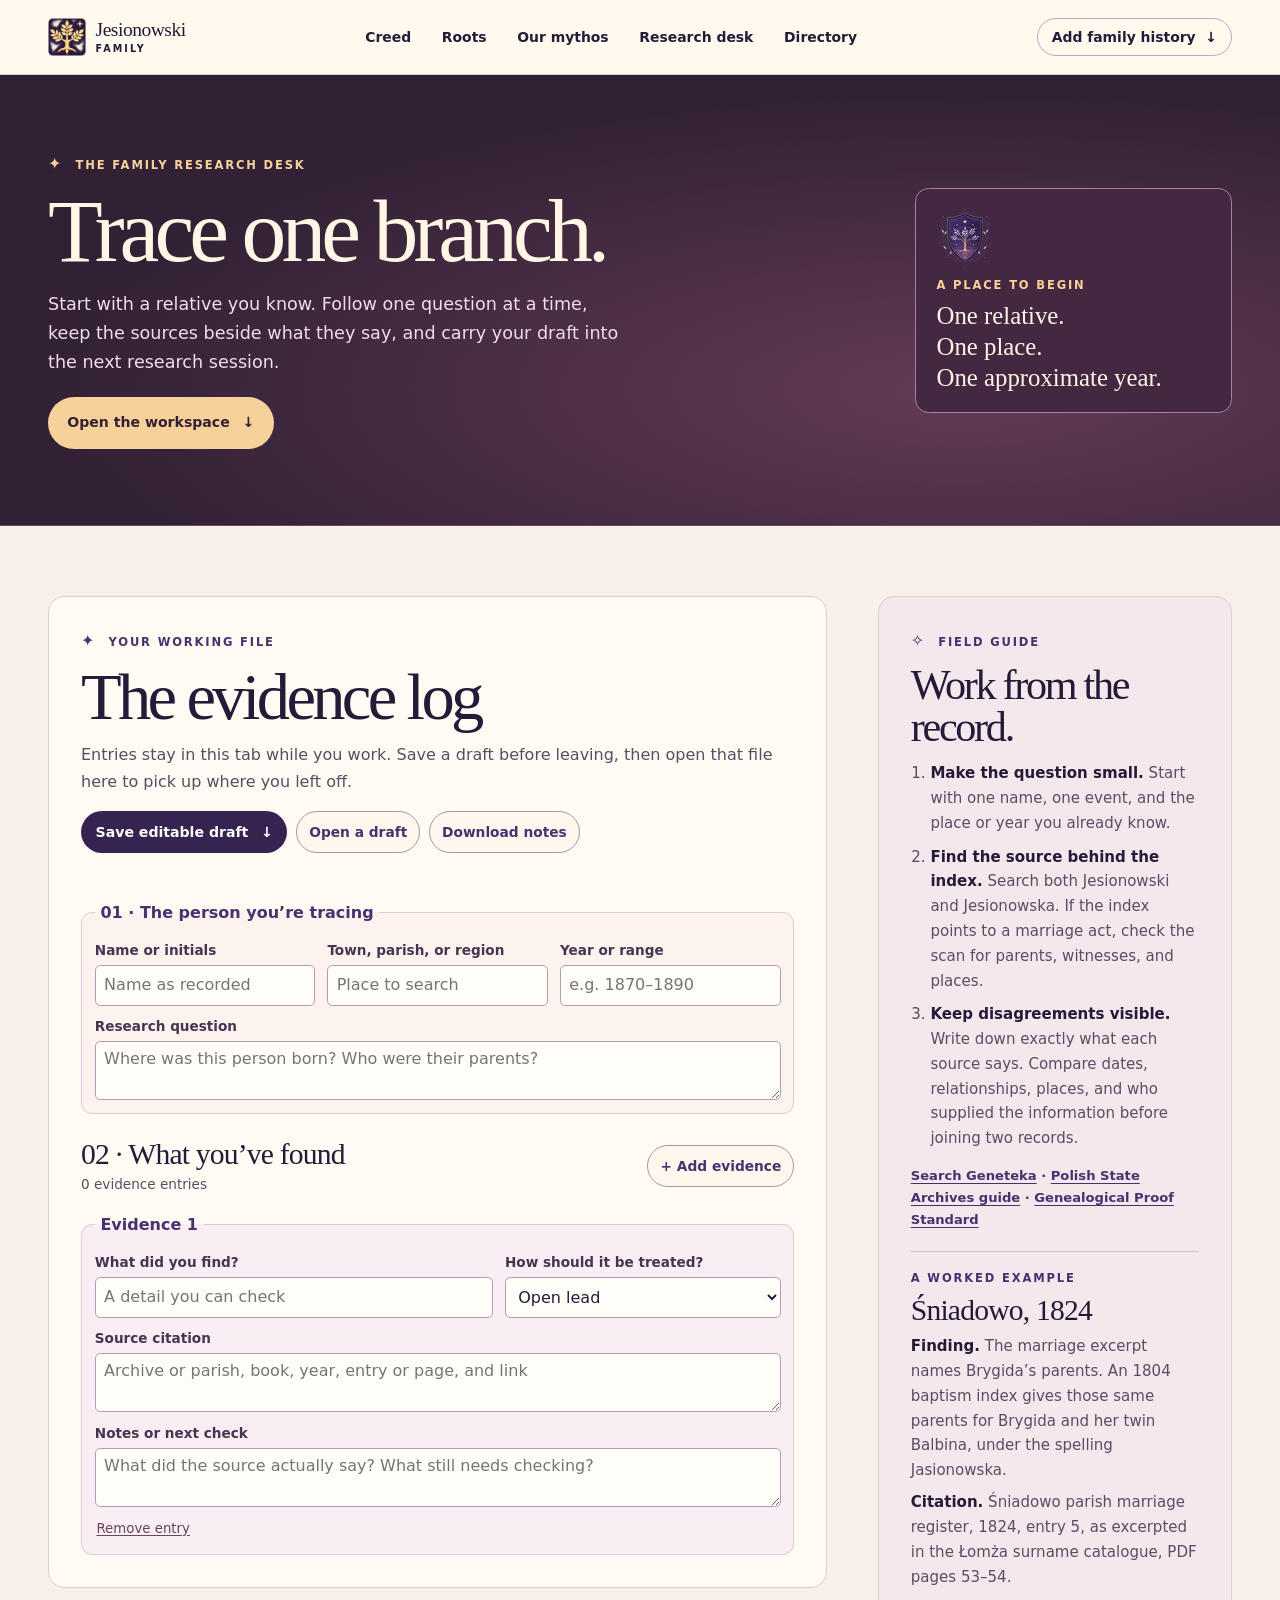
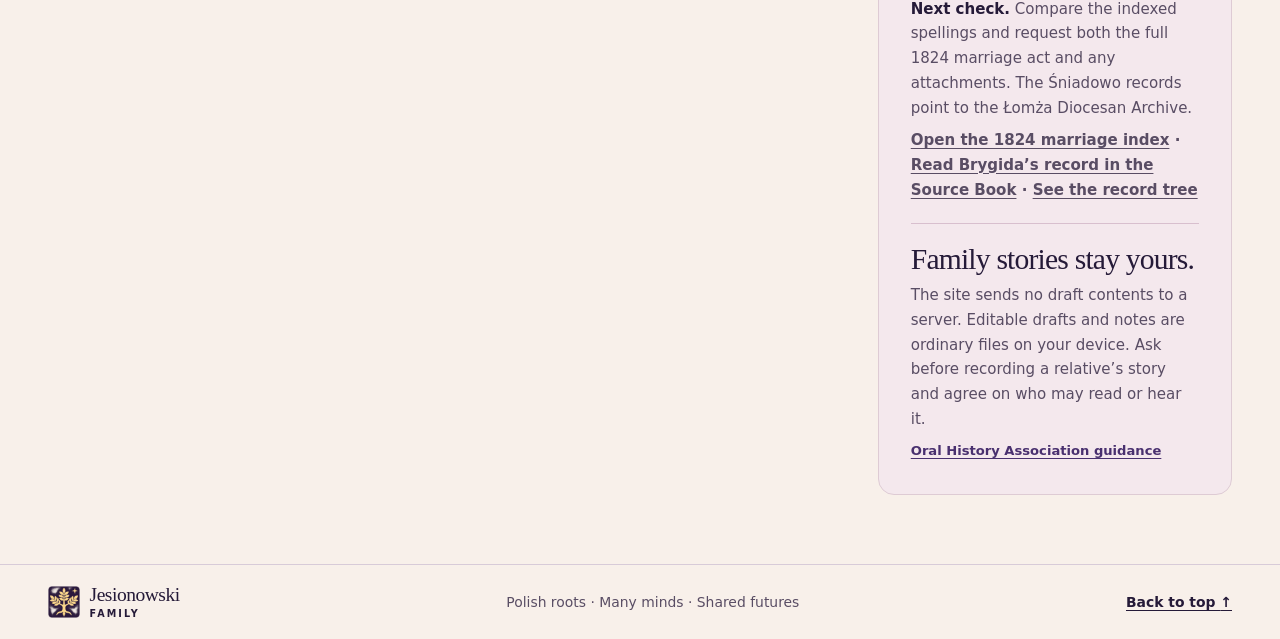
==== commit 6c7ee116: "Document Ben’s parents and link the family directory" ====
--- a/research/index.html
+++ b/research/index.html
@@ -36,8 +36,9 @@
         <a href="../roots/">Roots</a>
         <a href="../#mythos">Our mythos</a>
         <a href="./" aria-current="page">Research desk</a>
+        <a href="../today/">Directory</a>
       </nav>
-      <a class="nav-cta" href="#workspace">Start a draft <span aria-hidden="true">↓</span></a>
+      <a class="nav-cta" href="#workspace">Add family history <span aria-hidden="true">↓</span></a>
     </div>
   </header>
 
--- a/styles.css
+++ b/styles.css
@@ -67,9 +67,10 @@
   text-transform: uppercase;
   letter-spacing: .22em;
 }
-.masthead nav { display: flex; align-items: center; gap: clamp(1rem, 3.2vw, 2.75rem); }
+.masthead nav { display: flex; flex-wrap: wrap; align-items: center; gap: .15rem clamp(.75rem, 2.4vw, 2rem); }
 .masthead nav a, .nav-cta, .site-footer { font-size: .87rem; font-weight: 700; }
 .masthead nav a, .nav-cta { text-decoration: none; }
+.masthead nav a { white-space: nowrap; }
 .masthead nav a:hover, .nav-cta:hover { text-decoration: underline; }
 .nav-cta { padding: .42rem .88rem; border: 1px solid #baa8cc; border-radius: 99px; white-space: nowrap; }
 .nav-cta span { margin-left: .3rem; }
